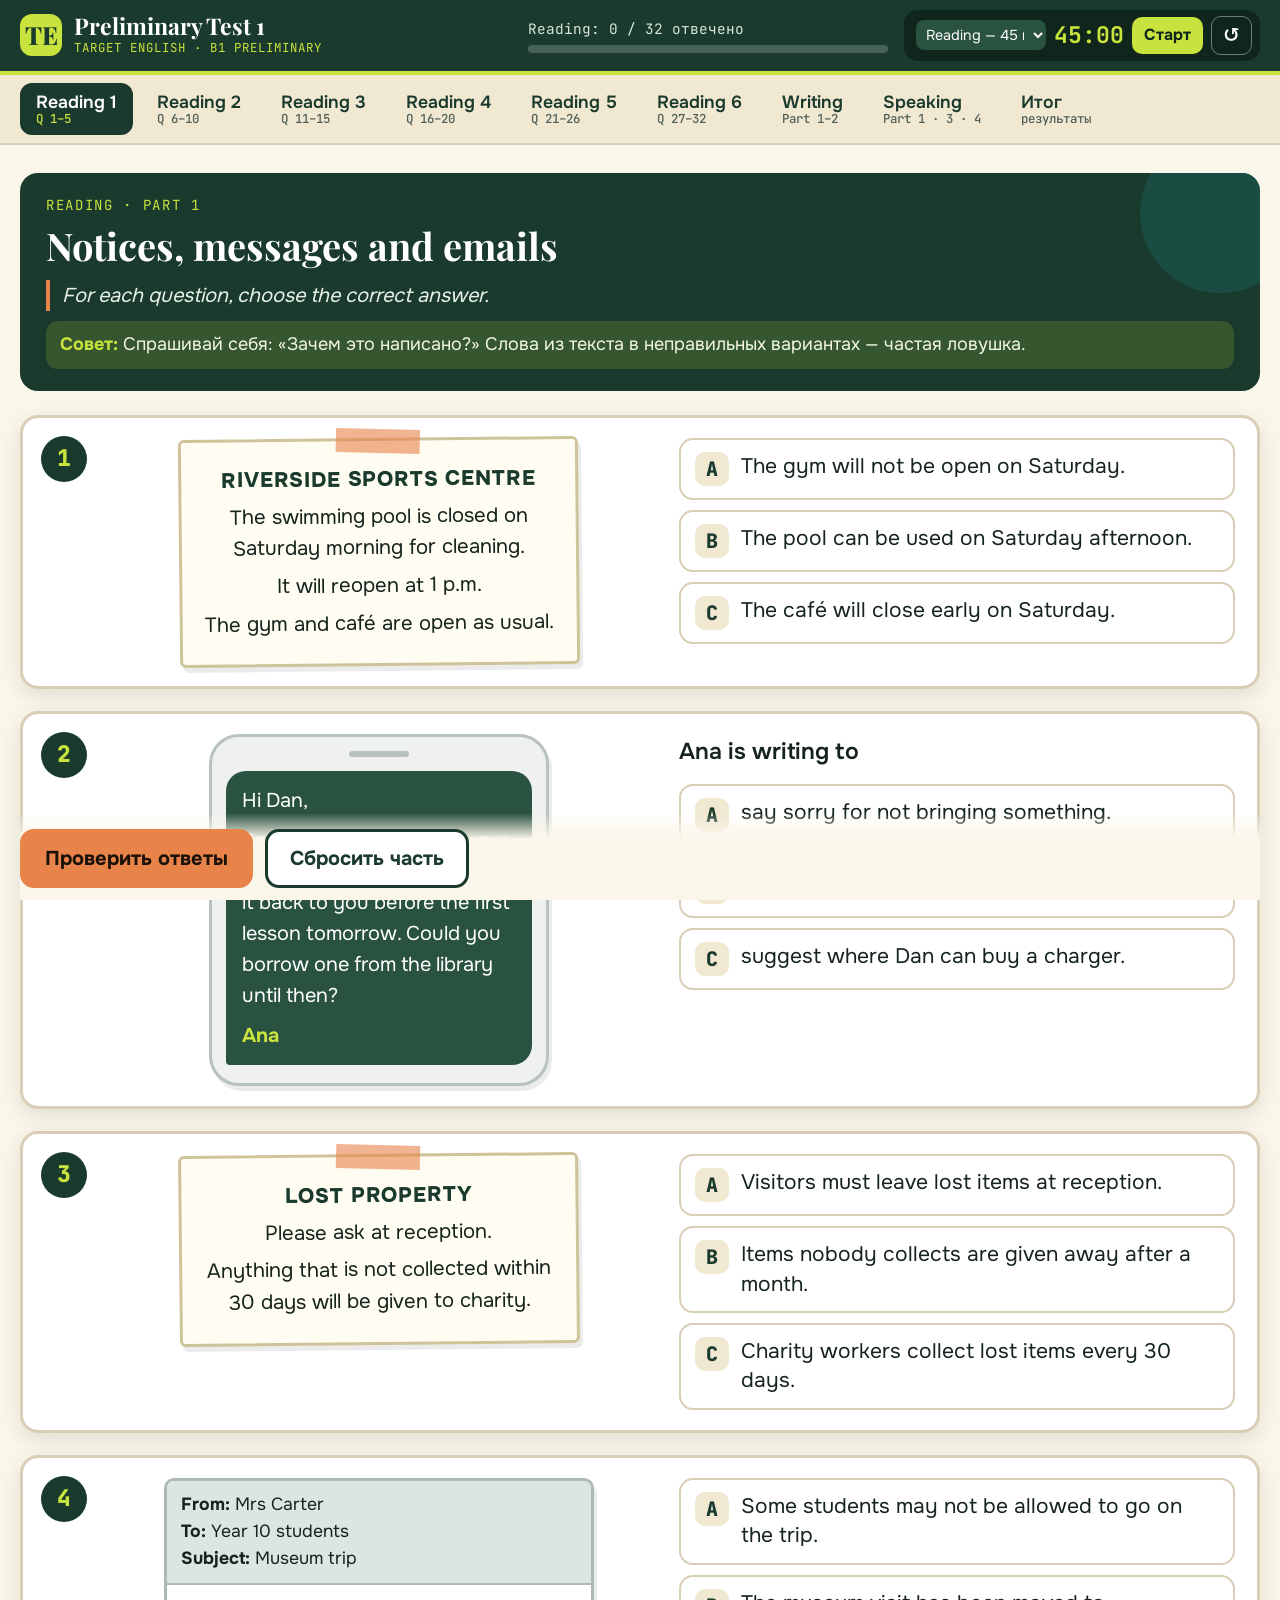
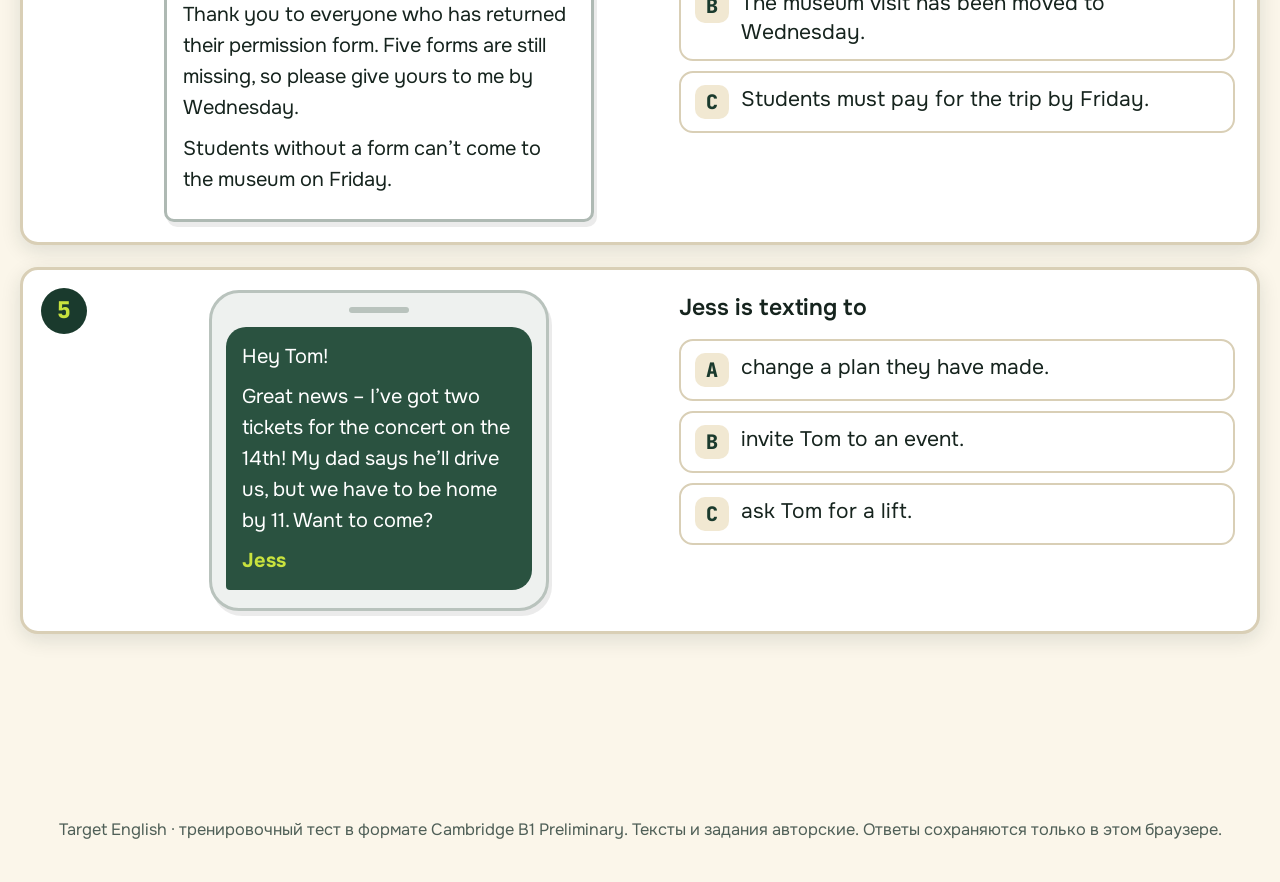
==== test1.html @ ce18d6b6 "Add files via upload" ====
<!doctype html>
<html lang="ru">
<head>
<meta charset="utf-8">
<meta name="viewport" content="width=device-width,initial-scale=1">
<title>Preliminary Test 1 — Target English</title>
<meta name="description" content="Тренировочный тест B1 Preliminary (PET): Reading, Writing, Speaking.">
<link rel="icon" href="data:image/svg+xml,%3Csvg xmlns='http://www.w3.org/2000/svg' viewBox='0 0 64 64'%3E%3Crect width='64' height='64' rx='14' fill='%231A3A2D'/%3E%3Ctext x='32' y='43' font-size='30' font-family='Georgia' font-weight='800' text-anchor='middle' fill='%23C8E23E'%3ETE%3C/text%3E%3C/svg%3E">
<link rel="preconnect" href="https://fonts.googleapis.com">
<link rel="preconnect" href="https://fonts.gstatic.com" crossorigin>
<link href="https://fonts.googleapis.com/css2?family=Onest:wght@400;500;600;700;800&family=Playfair+Display:wght@600;800&family=JetBrains+Mono:wght@500;700;800&display=swap" rel="stylesheet">
<link rel="stylesheet" href="assets/css/style.css">
</head>
<body>
<div id="app"></div>
<noscript><p style="padding:24px;font:20px sans-serif">Для работы теста включите JavaScript в браузере.</p></noscript>
<script src="assets/js/test1-data.js"></script>
<script src="assets/js/engine.js"></script>
</body>
</html>
---- assets/css/style.css ----
/* Target English · PET Training — brand: deep green, orange, lime, cream */
:root{
  --g900:#10261D; --g800:#1A3A2D; --g700:#2A5240; --g600:#1A5C52;
  --or:#E8834A; --or-d:#C9672F; --lime:#C8E23E; --lime-d:#A9C521;
  --cream:#FBF6EA; --sand:#F1E8D2; --paper:#FFFFFF; --ink:#16241E; --mut:#4F5F57;
  --ok:#2F7D32; --okbg:#E3F3D0; --bad:#B3321F; --badbg:#FCE4DD; --line:#D9CFB6;
  --r:18px; --shadow:0 6px 20px rgba(16,38,29,.12);
  --f-body:'Onest',system-ui,-apple-system,'Segoe UI',Roboto,Arial,sans-serif;
  --f-head:'Playfair Display',Georgia,'Times New Roman',serif;
  --f-mono:'JetBrains Mono',ui-monospace,Consolas,monospace;
  --hdr:68px; --nav:56px;
}
*{box-sizing:border-box}
html{font-size:20px;-webkit-text-size-adjust:100%;color-scheme:light;scroll-behavior:smooth}
body{margin:0;background:var(--cream);color:var(--ink);font-family:var(--f-body);line-height:1.55;overflow-x:clip}
h1,h2,h3,h4{font-family:var(--f-head);color:var(--g800);line-height:1.2;margin:0 0 .5em}
h2{font-size:1.9rem} h3{font-size:1.4rem} h4{font-size:1.15rem}
p{margin:0 0 .8em}
button{font:inherit;cursor:pointer}
img{max-width:100%;display:block}
:focus-visible{outline:3px solid var(--or);outline-offset:2px}

/* ---------- header ---------- */
.top{position:sticky;top:0;z-index:50;background:var(--g800);color:#fff;border-bottom:4px solid var(--lime)}
.top-in{max-width:1280px;margin:0 auto;padding:10px 20px;display:flex;align-items:center;gap:16px;min-height:var(--hdr)}
.brand{display:flex;align-items:center;gap:12px;color:#fff;text-decoration:none;min-width:0}
.mark{width:42px;height:42px;border-radius:12px;background:var(--lime);color:var(--g800);display:grid;place-items:center;font-family:var(--f-head);font-weight:800;font-size:1.25rem;flex:none}
.brand b{display:block;font-family:var(--f-head);font-size:1.15rem;line-height:1.1}
.brand small{display:block;font-family:var(--f-mono);font-size:.62rem;letter-spacing:.08em;text-transform:uppercase;color:var(--lime)}
.prog{flex:1;min-width:120px;max-width:360px;margin-left:auto}
.prog span{display:block;font-size:.72rem;color:#D8E6DD;font-family:var(--f-mono)}
.bar-bg{height:8px;background:rgba(255,255,255,.2);border-radius:99px;overflow:hidden;margin-top:4px}
.bar-fg{height:100%;width:0;background:var(--lime);border-radius:99px;transition:width .3s}
.timer{display:flex;align-items:center;gap:8px;background:var(--g900);padding:6px 8px 6px 12px;border-radius:14px}
.timer .tdisp{font-family:var(--f-mono);font-weight:700;font-size:1.15rem;min-width:4.2ch;color:var(--lime)}
.timer.ring .tdisp{color:var(--or);animation:blink .6s steps(2) 6}
@keyframes blink{50%{opacity:.2}}
.timer select{font:inherit;font-size:.72rem;border:0;border-radius:8px;padding:5px 6px;background:var(--g700);color:#fff;max-width:130px}
.tbtn{border:0;border-radius:10px;background:var(--lime);color:var(--g900);font-weight:700;padding:6px 12px;font-size:.8rem}
.tbtn.sec{background:transparent;color:#fff;border:1px solid rgba(255,255,255,.4)}

/* ---------- nav ---------- */
.nav{position:sticky;top:var(--hdr);z-index:40;background:var(--sand);border-bottom:2px solid var(--line)}
.nav-in{max-width:1280px;margin:0 auto;padding:8px 20px;display:flex;gap:8px;overflow-x:auto;scrollbar-width:thin}
.tab{flex:none;border:2px solid transparent;background:transparent;color:var(--g800);padding:7px 14px;border-radius:12px;font-weight:600;font-size:.88rem;line-height:1.15;text-align:left}
.tab small{display:block;font-family:var(--f-mono);font-weight:500;font-size:.62rem;color:var(--mut)}
.tab:hover{background:#fff}
.tab[aria-selected=true]{background:var(--g800);color:#fff;border-color:var(--g800)}
.tab[aria-selected=true] small{color:var(--lime)}
.tab.done::after{content:" ✓";color:var(--ok);font-weight:800}
.tab[aria-selected=true].done::after{color:var(--lime)}

/* ---------- layout ---------- */
main{max-width:1280px;margin:0 auto;padding:28px 20px 60px}
.panel[hidden]{display:none}
.phead{background:var(--g800);color:#fff;border-radius:var(--r);padding:22px 26px;margin-bottom:24px;position:relative;overflow:hidden}
.phead::after{content:"";position:absolute;right:-40px;top:-40px;width:160px;height:160px;border-radius:50%;background:var(--g600);opacity:.55}
.phead>*{position:relative;z-index:1}
.phead h2{color:#fff;margin-bottom:.3em}
.kick{font-family:var(--f-mono);text-transform:uppercase;letter-spacing:.12em;font-size:.7rem;color:var(--lime);margin-bottom:6px}
.rubric{font-style:italic;color:#E6F0E9;border-left:4px solid var(--or);padding-left:12px;margin:10px 0}
.tip{background:rgba(200,226,62,.16);border-radius:12px;padding:10px 14px;margin:10px 0 0;font-size:.9rem;color:#F3F8E4}
.tip b{color:var(--lime)}
.two{display:grid;grid-template-columns:minmax(0,1.05fr) minmax(0,1fr);gap:28px;align-items:start}
.sticky{position:sticky;top:calc(var(--hdr) + var(--nav) + 14px);max-height:calc(100vh - var(--hdr) - var(--nav) - 30px);overflow:auto;padding-right:4px}
.card{background:var(--paper);border:2px solid var(--line);border-radius:var(--r);padding:22px 24px;box-shadow:var(--shadow)}
.article h3{font-size:1.5rem}
.article p{font-size:1.05rem;line-height:1.7}
.article .by{font-style:italic;color:var(--mut)}

/* ---------- questions ---------- */
.qlist{display:grid;gap:22px}
.q{position:relative;background:var(--paper);border:3px solid var(--line);border-radius:var(--r);padding:20px 22px 20px 78px;box-shadow:var(--shadow);transition:border-color .2s,background .2s}
.q.ok{border-color:var(--ok);background:#F6FBEE}
.q.bad{border-color:var(--bad);background:#FFF8F5}
.q.blank{border-color:var(--or)}
.qn{position:absolute;left:18px;top:18px;width:46px;height:46px;border-radius:50%;background:var(--g800);color:var(--lime);display:grid;place-items:center;font-family:var(--f-mono);font-weight:800;font-size:1.15rem}
.q.ok .qn{background:var(--ok);color:#fff}.q.bad .qn{background:var(--bad);color:#fff}
.qbody{display:grid;grid-template-columns:minmax(0,1fr) minmax(0,1fr);gap:22px;align-items:start}
.qbody.solo{grid-template-columns:1fr}
.qtext{font-size:1.15rem;font-weight:600;margin-bottom:.6em}
.opts{display:grid;gap:10px}
.opts.boxes{grid-template-columns:1fr 1fr}
.opt{display:flex;gap:12px;align-items:flex-start;padding:12px 14px;border:2px solid var(--line);border-radius:14px;background:#fff;cursor:pointer;font-size:1.05rem;line-height:1.4;transition:background .15s,border-color .15s}
.opt:hover{border-color:var(--g600);background:#F3F8F4}
.opt input{position:absolute;opacity:0;pointer-events:none}
.ltr{flex:none;width:34px;height:34px;border-radius:10px;background:var(--sand);color:var(--g800);display:grid;place-items:center;font-family:var(--f-mono);font-weight:800;font-size:1rem}
.opt:has(input:checked){border-color:var(--g600);background:#E8F2EC;box-shadow:inset 0 0 0 2px var(--g600)}
.opt:has(input:checked) .ltr{background:var(--g800);color:var(--lime)}
.opt:has(input:focus-visible){outline:3px solid var(--or);outline-offset:2px}
.opt.is-correct{border-color:var(--ok)!important;background:var(--okbg)!important;box-shadow:none!important}
.opt.is-correct .ltr{background:var(--ok)!important;color:#fff!important}
.opt.is-correct::after{content:"✓";margin-left:auto;font-weight:800;color:var(--ok);font-size:1.2rem}
.opt.is-wrong{border-color:var(--bad)!important;background:var(--badbg)!important;box-shadow:none!important}
.opt.is-wrong .ltr{background:var(--bad)!important;color:#fff!important}
.opt.is-wrong::after{content:"✗";margin-left:auto;font-weight:800;color:var(--bad);font-size:1.2rem}
.boxes .opt{border-style:solid;border-width:3px;min-height:130px;font-style:italic}
.why{margin:14px 0 0;padding:10px 14px;border-radius:12px;background:var(--sand);font-size:.92rem;line-height:1.5}
.why[hidden]{display:none}
.q.ok .why{background:var(--okbg)}.q.bad .why{background:var(--badbg)}

/* stimuli (Part 1) */
.stim-wrap{display:flex;justify-content:center}
.notice{position:relative;background:#FFFDF2;border:3px solid #CFC39A;border-radius:6px;padding:26px 20px 18px;width:100%;max-width:400px;text-align:center;box-shadow:3px 5px 0 rgba(0,0,0,.08);transform:rotate(-.6deg)}
.notice .tape{position:absolute;top:-12px;left:50%;width:84px;height:24px;margin-left:-42px;background:rgba(232,131,74,.6);transform:rotate(2deg)}
.notice h4{margin:0 0 .4em;font-family:var(--f-body);font-weight:800;text-transform:uppercase;letter-spacing:.04em;font-size:1.05rem}
.notice p{margin:0 0 .3em;font-size:1.02rem}
.phone{width:100%;max-width:340px;background:#EEF1EF;border:3px solid #B9C3BD;border-radius:30px;padding:26px 14px 18px;box-shadow:3px 5px 0 rgba(0,0,0,.08)}
.phone::before{content:"";display:block;width:60px;height:6px;border-radius:9px;background:#B9C3BD;margin:-12px auto 14px}
.bubble{background:var(--g700);color:#fff;border-radius:20px 20px 20px 4px;padding:14px 16px;font-size:1rem}
.bubble p{margin:0 0 .45em}.bubble .sig{margin:0;font-weight:700;color:var(--lime)}
.mail{width:100%;max-width:430px;border:3px solid #AEB9B3;border-radius:10px;background:#fff;overflow:hidden;box-shadow:3px 5px 0 rgba(0,0,0,.08)}
.mail .mh{background:#DDE5E0;padding:10px 14px;font-size:.88rem;border-bottom:2px solid #AEB9B3}
.mail .mb{padding:14px 16px;font-size:1rem}.mail .mb p{margin:0 0 .5em}

/* Part 2 */
.person-top{display:flex;gap:14px;align-items:flex-start;margin-bottom:12px}
.av{flex:none;width:52px;height:52px;border-radius:50%;display:grid;place-items:center;color:#fff;font-weight:800;font-size:1.3rem;background:var(--g600)}
.chips{display:flex;flex-wrap:wrap;gap:8px}
.chip{position:relative;display:grid;place-items:center;width:46px;height:46px;border-radius:12px;border:2px solid var(--line);background:#fff;font-family:var(--f-mono);font-weight:800;font-size:1.05rem;cursor:pointer;transition:.15s}
.chip input{position:absolute;opacity:0;pointer-events:none}
.chip:hover{border-color:var(--g600)}
.chip:has(input:checked){background:var(--g800);color:var(--lime);border-color:var(--g800)}
.chip:has(input:focus-visible){outline:3px solid var(--or);outline-offset:2px}
.chip.is-correct{background:var(--ok)!important;color:#fff!important;border-color:var(--ok)!important}
.chip.is-wrong{background:var(--bad)!important;color:#fff!important;border-color:var(--bad)!important}
.q.people{padding-left:22px}
.q.people .qn{position:static;flex:none}
.txts{display:grid;gap:14px}
.txt-card{display:flex;gap:14px;background:#fff;border:2px solid var(--line);border-radius:14px;padding:14px 16px}
.txt-card h4{margin:0 0 .2em;font-family:var(--f-body);font-weight:800}
.txt-card p{margin:0;font-size:.98rem;line-height:1.5}
.txt-card .ltr{background:var(--lime);width:40px;height:40px;font-size:1.15rem}

/* gaps (Part 4-6) */
.gap{display:inline;border-radius:8px;padding:1px 8px;background:var(--sand);border:2px dashed var(--g600);font-weight:600;white-space:normal}
.gap .gn{display:inline-block;min-width:1.8em;text-align:center;background:var(--g800);color:var(--lime);border-radius:6px;font-family:var(--f-mono);font-size:.82em;margin-right:4px;padding:0 4px}
.gap.filled{background:#E8F2EC;border-style:solid}
.gap.ok{background:var(--okbg);border-color:var(--ok)}
.gap.bad{background:var(--badbg);border-color:var(--bad)}
.gap .fix{color:var(--bad);font-weight:800;margin-left:6px}
.sentences{display:grid;gap:10px}
.sent{display:flex;gap:12px;padding:12px 14px;background:#fff;border:2px solid var(--line);border-radius:14px;font-size:1.02rem;line-height:1.45;transition:.2s}
.sent.used{opacity:.45;background:var(--sand)}
.sent .ltr{background:var(--lime)}
.gaprows{display:grid;gap:14px;margin-top:22px}
.q.mini{padding:14px 16px 14px 70px}
.q.mini .qn{left:12px;top:12px;width:42px;height:42px;font-size:1rem}
.grow-chips{display:flex;flex-wrap:wrap;gap:8px}
.gapin{font:inherit;font-weight:700;font-size:1em;width:7.5em;border:0;border-bottom:3px solid var(--g600);background:#F0F6F2;border-radius:8px 8px 0 0;padding:2px 8px;color:var(--g800);text-align:center}
.gapin::placeholder{color:#5C7266;font-family:var(--f-mono);font-size:.8em}
.gapin:focus{outline:3px solid var(--or);background:#fff}
.gapin.ok{background:var(--okbg);border-color:var(--ok)}
.gapin.bad{background:var(--badbg);border-color:var(--bad)}
.fixword{display:inline-block;margin-left:6px;font-weight:800;color:var(--bad);font-family:var(--f-mono);font-size:.85em}
.whylist{display:grid;gap:8px;margin-top:18px}
.whylist .why{margin:0}

/* bar & score */
.bar{display:flex;flex-wrap:wrap;align-items:center;gap:12px;margin-top:26px;position:sticky;bottom:0;background:linear-gradient(0deg,var(--cream) 70%,rgba(251,246,234,0));padding:16px 0 12px;z-index:20}
.btn{border:3px solid var(--g800);background:#fff;color:var(--g800);border-radius:14px;padding:11px 22px;font-weight:700;font-size:1rem}
.btn.primary{background:var(--or);border-color:var(--or);color:#1A1208}
.btn.primary:hover{background:var(--or-d);border-color:var(--or-d);color:#fff}
.btn.ghost:hover{background:var(--sand)}
.btn.lime{background:var(--lime);border-color:var(--lime);color:var(--g900)}
.btn.small{padding:6px 14px;font-size:.85rem;border-width:2px;border-radius:10px}
.score{font-family:var(--f-mono);font-weight:800;font-size:1.1rem;padding:8px 16px;border-radius:12px}
.score:empty{display:none}
.score.good{background:var(--okbg);color:var(--ok)}
.score.mid{background:#FFE9D9;color:#9A4310}

/* ---------- writing ---------- */
.subnav{display:flex;flex-wrap:wrap;gap:8px;margin-bottom:20px}
.pill{border:2px solid var(--g800);background:#fff;color:var(--g800);padding:8px 18px;border-radius:99px;font-weight:700;font-size:.92rem}
.pill[aria-selected=true]{background:var(--g800);color:var(--lime)}
.emailbox{border:3px solid var(--g700);border-radius:14px;background:#fff;overflow:hidden;box-shadow:var(--shadow)}
.emailbox .eh{background:var(--g700);color:#fff;padding:12px 18px;font-size:.95rem}
.emailbox .eh b{color:var(--lime)}
.eb{padding:16px 18px}
.erow{display:grid;grid-template-columns:minmax(0,1fr) 170px;gap:16px;align-items:center;margin-bottom:12px}
.erow p{margin:0;font-size:1.05rem}
.note{font-style:italic;font-weight:700;color:#8A3B10;background:#FFE9D9;border:2px solid var(--or);border-radius:12px;padding:8px 12px;font-size:1rem;position:relative}
.note::before{content:"✎ ";}
.adbox{border:3px solid var(--g700);border-radius:12px;overflow:hidden;background:#fff;margin:12px 0}
.adbox .ah{background:var(--g700);color:#fff;padding:8px 16px;font-weight:700}
.adbox .ab{padding:14px 18px;text-align:center}
.adbox .ab h4{font-family:var(--f-body);font-weight:800;font-size:1.4rem;margin:0 0 .4em;color:var(--ink)}
.firstline{font-family:var(--f-head);font-style:italic;font-size:1.3rem;color:var(--g800);background:var(--sand);border-left:6px solid var(--lime);padding:12px 16px;border-radius:8px;margin:10px 0}
.wt{width:100%;min-height:290px;font:inherit;font-size:1.1rem;line-height:1.7;padding:16px 18px;border:3px solid var(--g700);border-radius:14px;background:#fff;color:var(--ink);resize:vertical}
.wt:focus{outline:3px solid var(--or)}
.wcount{display:flex;align-items:center;gap:12px;margin:10px 0;font-family:var(--f-mono);font-weight:700}
.wnum{font-size:1.5rem;color:var(--g800)}
.wtag{padding:4px 12px;border-radius:99px;font-size:.8rem;background:var(--sand)}
.wtag.ok{background:var(--okbg);color:var(--ok)}.wtag.warn{background:#FFE9D9;color:#9A4310}
.chk{display:grid;gap:8px;margin:14px 0}
.chk label{display:flex;gap:12px;align-items:flex-start;padding:10px 14px;background:#fff;border:2px solid var(--line);border-radius:12px;cursor:pointer;font-size:1rem}
.chk input{width:24px;height:24px;accent-color:var(--g600);flex:none;margin-top:2px}
.chk label:has(input:checked){background:var(--okbg);border-color:var(--ok)}
.model{background:#FFFDF2;border:3px dashed var(--or);border-radius:14px;padding:16px 20px;margin-top:14px;font-size:1.05rem;line-height:1.7}
.model[hidden]{display:none}
.model h4{font-family:var(--f-mono);font-size:.8rem;text-transform:uppercase;letter-spacing:.1em;color:#8A3B10}
.row{display:flex;flex-wrap:wrap;gap:12px;align-items:center}

/* ---------- speaking ---------- */
.deck{background:var(--g800);color:#fff;border-radius:24px;padding:34px 34px 28px;position:relative;box-shadow:var(--shadow);min-height:300px;display:flex;flex-direction:column}
.deck .who{align-self:flex-start;background:var(--lime);color:var(--g900);font-weight:800;border-radius:99px;padding:5px 16px;font-size:.9rem}
.deck .cnt{position:absolute;right:26px;top:26px;font-family:var(--f-mono);color:var(--lime);font-size:.95rem}
.deck .bigq{font-family:var(--f-head);font-size:2rem;line-height:1.3;margin:24px 0 18px;color:#fff;flex:1}
.deck .more{background:rgba(255,255,255,.1);border-radius:14px;padding:12px 16px;font-size:1.05rem;margin-bottom:14px}
.deck .more b{color:var(--lime)}
.deck .more[hidden]{display:none}
.deck .row .btn{border-color:var(--lime);background:transparent;color:#fff}
.deck .row .btn.lime{background:var(--lime);color:var(--g900)}
.ideas{display:flex;flex-wrap:wrap;gap:8px;margin-bottom:16px}
.idea{background:rgba(232,131,74,.22);border:2px solid var(--or);color:#FFE3D0;border-radius:99px;padding:4px 14px;font-size:.92rem}
.qall{margin-top:18px}
.qall summary{cursor:pointer;font-weight:700;color:var(--g800);padding:10px 0}
.qall ol{margin:.4em 0;padding-left:1.6em;display:grid;gap:8px}
.photos{display:grid;grid-template-columns:1fr 1fr;gap:26px}
.pcard{background:#fff;border:3px solid var(--line);border-radius:22px;overflow:hidden;box-shadow:var(--shadow);display:flex;flex-direction:column}
.pcard .phead2{display:flex;align-items:center;justify-content:space-between;gap:12px;padding:12px 18px;background:var(--g700);color:#fff}
.pcard .phead2 b{font-size:1.15rem}
.pcard .phead2 span{font-family:var(--f-mono);font-size:.7rem;color:var(--lime);text-transform:uppercase;letter-spacing:.1em}
.pimg{position:relative;cursor:zoom-in;background:var(--g900)}
.pimg img{width:100%;height:auto;aspect-ratio:940/788;object-fit:cover}
.pimg .zoom{position:absolute;right:12px;bottom:12px;background:rgba(16,38,29,.85);color:#fff;border-radius:10px;padding:5px 12px;font-size:.8rem}
.pbody{padding:16px 20px 20px}
.pbody .tl{font-weight:700;margin:0 0 6px}
.pbody ul{margin:0 0 12px;padding-left:1.3em}
.pbody li{margin-bottom:4px;font-size:1.05rem}
.ask{background:var(--sand);border-radius:12px;padding:10px 14px;margin:12px 0;font-size:.98rem}
.ask b{color:var(--g800)}
.mt{display:flex;align-items:center;gap:10px;background:var(--g900);color:#fff;border-radius:14px;padding:8px 12px;margin:10px 0}
.mt .tdisp{font-family:var(--f-mono);font-weight:800;font-size:1.5rem;min-width:3.6ch;color:var(--lime)}
.mt.low .tdisp{color:var(--or)}
.mt.end{background:var(--bad)}
.mt .tbtn.sec{border-color:rgba(255,255,255,.5)}
.lang{display:grid;grid-template-columns:repeat(auto-fit,minmax(300px,1fr));gap:20px}
.lang .card h4{display:flex;gap:8px;align-items:center}
.lang ul{margin:0;padding-left:1.2em}
.lang li{margin-bottom:6px;font-size:1rem}
.lang em{color:#8A3B10;font-style:normal;font-weight:700}
.selft{width:100%;border-collapse:collapse;background:#fff;border-radius:14px;overflow:hidden;box-shadow:var(--shadow)}
.selft th,.selft td{padding:10px 12px;border-bottom:2px solid var(--line);text-align:center;font-size:.95rem}
.selft th:first-child,.selft td:first-child{text-align:left}
.selft thead th{background:var(--g800);color:#fff}
.rate{display:flex;gap:4px;justify-content:center}
.rate label{position:relative;width:34px;height:34px;display:grid;place-items:center;border:2px solid var(--line);border-radius:9px;cursor:pointer;font-family:var(--f-mono);font-weight:800}
.rate input{position:absolute;opacity:0}
.rate label:has(input:checked){background:var(--g800);color:var(--lime);border-color:var(--g800)}
.rate label:has(input:focus-visible){outline:3px solid var(--or)}
.note-sm{font-size:.88rem;color:var(--mut)}

/* ---------- results ---------- */
.rtable{width:100%;border-collapse:collapse;background:#fff;border-radius:16px;overflow:hidden;box-shadow:var(--shadow);margin:14px 0 22px}
.rtable th,.rtable td{padding:12px 16px;border-bottom:2px solid var(--line);text-align:left}
.rtable th{background:var(--g800);color:#fff;font-family:var(--f-mono);font-size:.75rem;text-transform:uppercase;letter-spacing:.08em}
.rtable td.n{font-family:var(--f-mono);font-weight:800}
.meter{height:10px;background:var(--sand);border-radius:99px;overflow:hidden;min-width:120px}
.meter i{display:block;height:100%;background:var(--lime-d);border-radius:99px}
.namein{font:inherit;font-size:1.05rem;padding:10px 14px;border:3px solid var(--g700);border-radius:12px;min-width:240px}
.verdict{background:var(--lime);color:var(--g900);font-weight:700;border-radius:14px;padding:14px 18px;margin:12px 0}

/* lightbox */
.lb{position:fixed;inset:0;background:rgba(10,24,18,.92);z-index:100;display:grid;place-items:center;padding:20px;cursor:zoom-out}
.lb img{max-height:92vh;max-width:96vw;border-radius:12px}
.lb[hidden]{display:none}

footer{max-width:1280px;margin:0 auto;padding:10px 20px 40px;color:var(--mut);font-size:.82rem;text-align:center}

/* ---------- responsive ---------- */
@media (max-width:1000px){
  .two{grid-template-columns:1fr}
  .sticky{position:static;max-height:none;overflow:visible}
  .qbody{grid-template-columns:1fr}
  .photos{grid-template-columns:1fr}
  .opts.boxes{grid-template-columns:1fr}
  .reverse-m{order:-1}
}
@media (max-width:720px){
  html{font-size:18px}
  :root{--hdr:auto}
  .top-in{flex-wrap:wrap;padding:8px 12px;gap:8px}
  .prog{order:3;flex-basis:100%;max-width:none}
  .nav{top:0;position:relative}
  main{padding:18px 12px 50px}
  .q{padding:16px 14px 16px 14px;padding-top:66px}
  .qn{left:14px;top:12px;width:42px;height:42px}
  .q.mini{padding-top:62px}
  .q.people{padding-top:16px}
  .erow{grid-template-columns:1fr}
  .deck{padding:24px 20px}
  .deck .bigq{font-size:1.5rem}
  .phead{padding:18px}
  .timer select{display:none}
  .sticky{margin-bottom:18px}
  .bar{position:static;background:none}
}
@media print{.top,.nav,.bar,.timer{display:none}}
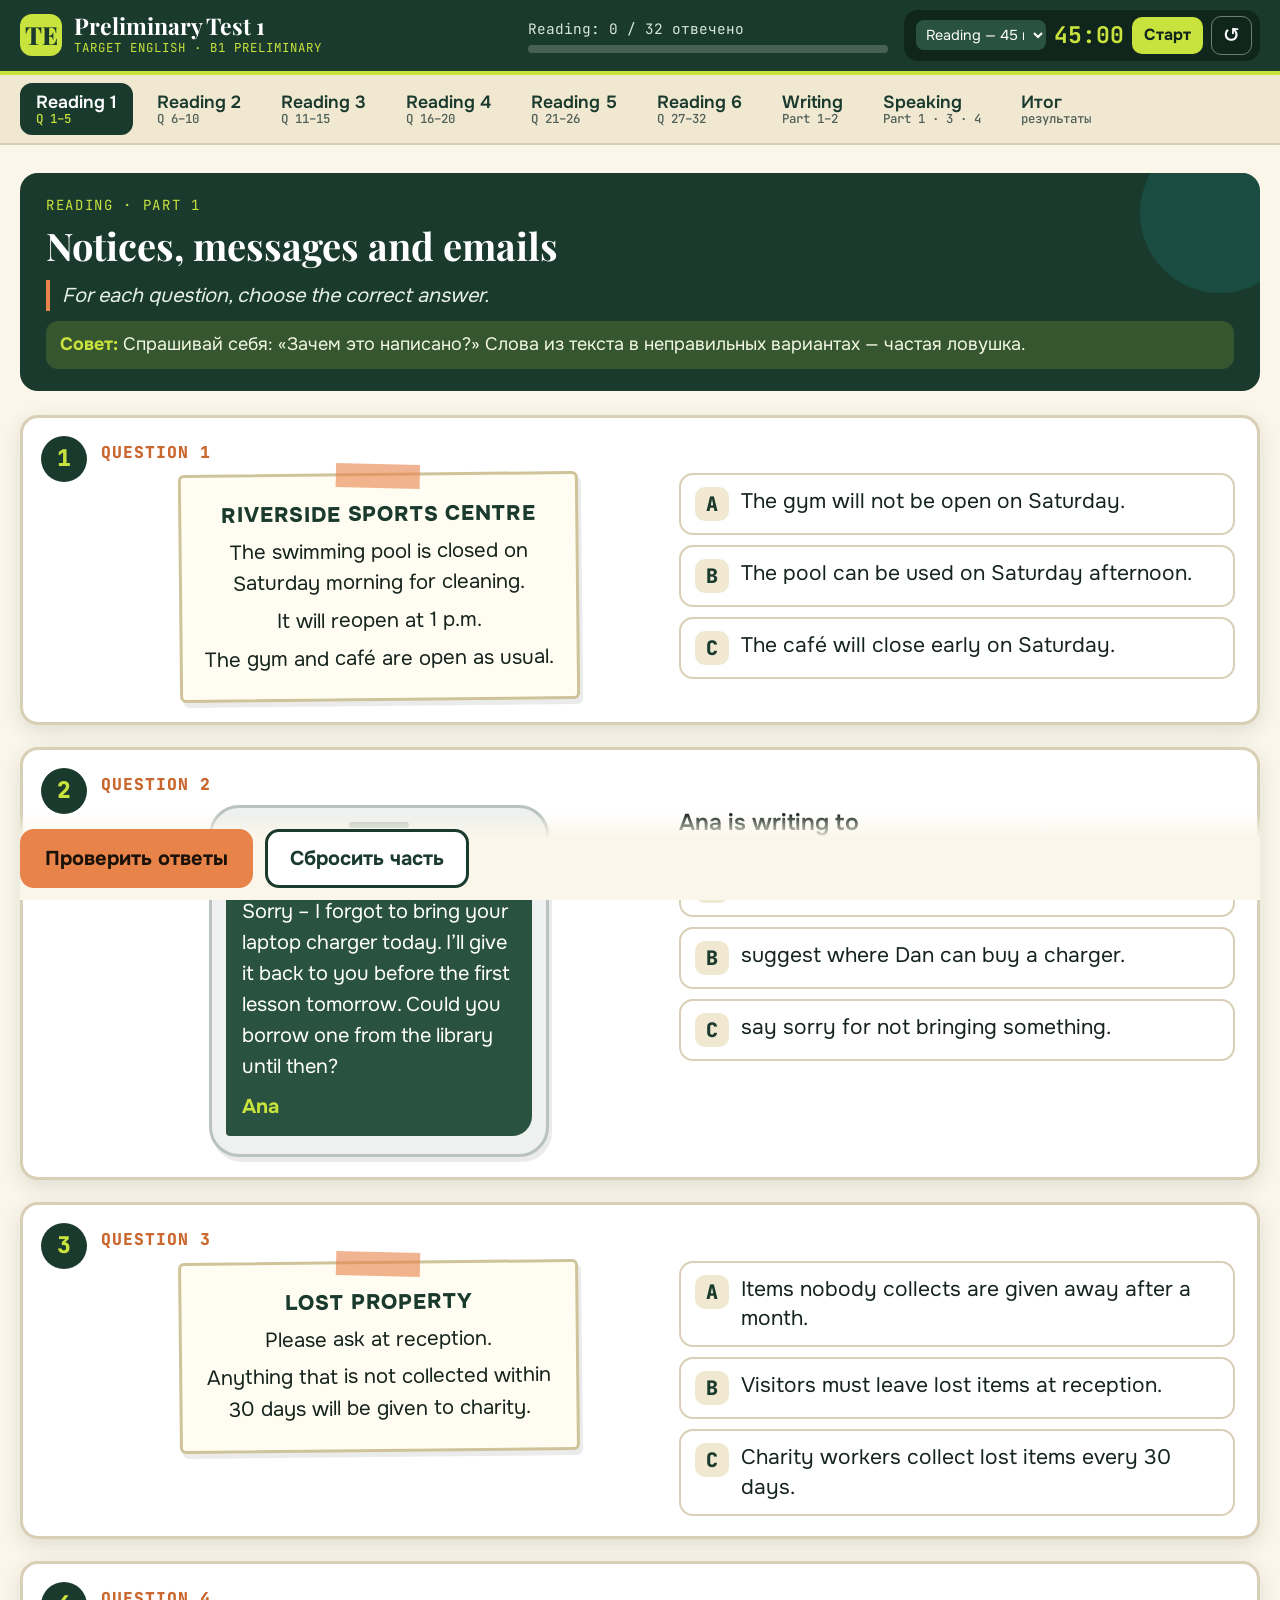
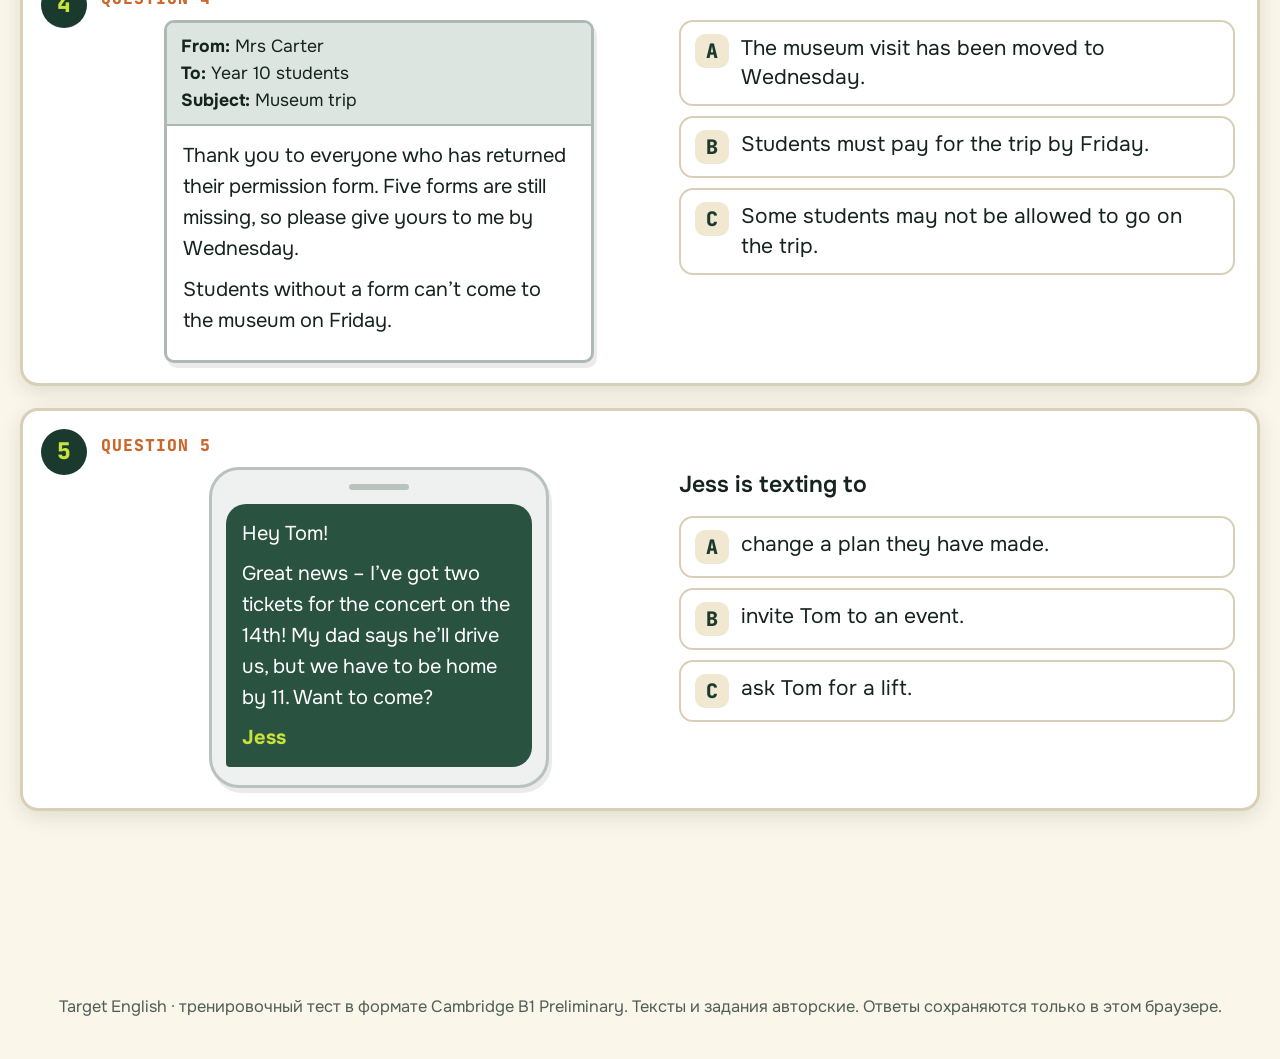
==== commit 4681c143: "Add files via upload" ====
--- a/test1.html
+++ b/test1.html
@@ -15,6 +15,7 @@
 <div id="app"></div>
 <noscript><p style="padding:24px;font:20px sans-serif">Для работы теста включите JavaScript в браузере.</p></noscript>
 <script src="assets/js/test1-data.js"></script>
+<script src="assets/js/images.js"></script>
 <script src="assets/js/engine.js"></script>
 </body>
 </html>
--- a/assets/css/style.css
+++ b/assets/css/style.css
@@ -297,3 +297,64 @@
   .bar{position:static;background:none}
 }
 @media print{.top,.nav,.bar,.timer{display:none}}
+
+/* ---------- v2 additions ---------- */
+/* selection fallback without :has() */
+.opt.sel{border-color:var(--g600);background:#E8F2EC;box-shadow:inset 0 0 0 2px var(--g600)}
+.opt.sel .ltr{background:var(--g800);color:var(--lime)}
+.chip.sel{background:var(--g800);color:var(--lime);border-color:var(--g800)}
+.rate label.sel{background:var(--g800);color:var(--lime)}
+.opt.sel.is-correct{box-shadow:none}
+.chip.sel.is-correct{background:var(--ok);color:#fff;border-color:var(--ok)}
+.chip.sel.is-wrong{background:var(--bad);color:#fff;border-color:var(--bad)}
+.opt.sel.is-wrong{background:var(--badbg);border-color:var(--bad);box-shadow:none}
+.opt.sel.is-wrong .ltr{background:var(--bad);color:#fff}
+.opt.sel.is-correct .ltr{background:var(--ok);color:#fff}
+.opt.sel.is-correct{background:var(--okbg);border-color:var(--ok)}
+
+/* question numbers */
+.qlab{font-family:var(--f-mono);font-weight:800;text-transform:uppercase;letter-spacing:.06em;font-size:.82rem;color:var(--or-d);margin:0 0 8px}
+.q.mini .qlab{margin:0 0 10px}
+.person-top .qlab{margin-bottom:2px;font-size:.9rem}
+.q:not(.people):not(.mini) > .qlab{margin-top:2px}
+.gwrap{display:inline-flex;align-items:center;gap:0;vertical-align:baseline;margin:0 2px;white-space:nowrap}
+.gbadge{display:inline-grid;place-items:center;min-width:2em;height:1.8em;padding:0 .3em;border-radius:8px 0 0 8px;background:var(--g800);color:var(--lime);font-family:var(--f-mono);font-weight:800;font-size:.82em}
+.gwrap .gapin{border-radius:0 8px 8px 0;border:2px solid var(--g800);border-left:0;width:7.5em;height:1.8em;padding:0 8px}
+.gwrap .gapin.ok{border-color:var(--ok)}.gwrap .gapin.bad{border-color:var(--bad)}
+.bq-wrap{display:block}
+.bqn{display:block;font-family:var(--f-mono);font-size:.8rem;letter-spacing:.12em;text-transform:uppercase;color:var(--lime);margin-bottom:8px}
+.btn.armed{background:var(--bad);border-color:var(--bad);color:#fff}
+
+/* Speaking Part 3 collaborative task */
+.cscen{background:var(--g800);color:#fff;border-radius:22px;padding:22px 28px;margin-bottom:20px;box-shadow:var(--shadow);position:relative;overflow:hidden}
+.cscen::after{content:"";position:absolute;right:-50px;top:-50px;width:170px;height:170px;border-radius:50%;background:var(--g600);opacity:.5}
+.cscen>*{position:relative;z-index:1}
+.ckick{font-family:var(--f-mono);font-size:.74rem;text-transform:uppercase;letter-spacing:.12em;color:var(--lime);margin-bottom:6px}
+.cbig{font-family:var(--f-head);font-size:1.6rem;line-height:1.3;margin:0}
+.examiner .cbig{font-size:1.25rem;color:var(--g800)}
+.cgrid{display:grid;grid-template-columns:repeat(auto-fit,minmax(180px,1fr));gap:16px;margin-bottom:22px}
+.copt{position:relative;background:#fff;border:3px solid var(--line);border-radius:20px;padding:20px 12px 16px;text-align:center;box-shadow:var(--shadow);display:flex;flex-direction:column;gap:8px;align-items:center}
+.cnum{position:absolute;left:10px;top:10px;width:30px;height:30px;border-radius:50%;background:var(--g800);color:var(--lime);display:grid;place-items:center;font-family:var(--f-mono);font-weight:800;font-size:.9rem}
+.cico{font-size:3.2rem;line-height:1.1}
+.clabel{font-weight:800;font-size:1.1rem;color:var(--g800)}
+.cols2{display:grid;grid-template-columns:1fr 1fr;gap:22px;align-items:start}
+.examiner{background:#fff;border:3px solid var(--line);border-radius:18px;padding:18px 20px;margin-bottom:18px;box-shadow:var(--shadow)}
+.examiner h4{font-family:var(--f-mono);font-size:.76rem;text-transform:uppercase;letter-spacing:.1em;color:#8A3B10}
+.examiner p{font-size:1.05rem}
+.examiner.s2{border-color:var(--or)}
+.examiner ol{margin:0;padding-left:1.4em;display:grid;gap:8px;font-size:1.05rem}
+.ideas.dark{margin:0}
+.idea2{background:var(--sand);border:2px solid var(--line);border-radius:99px;padding:4px 14px;font-size:.95rem}
+.pimg.nophoto{cursor:default}
+.noph{padding:60px 24px;color:#fff;text-align:center;font-size:1.1rem}
+@media (max-width:1000px){.cols2{grid-template-columns:1fr}.cbig{font-size:1.35rem}}
+@media (max-width:720px){.cgrid{grid-template-columns:1fr 1fr}.cico{font-size:2.6rem}}
+@media (max-width:720px){
+  .selft,.selft tbody,.selft tr,.selft td{display:block;width:100%}
+  .selft thead{display:none}
+  .selft tr{padding:12px 14px;border-bottom:2px solid var(--line)}
+  .selft td{border:0;padding:4px 0;text-align:left}
+  .selft td:first-child{font-weight:700;padding-bottom:6px}
+  .selft td[data-label]{display:flex;align-items:center;justify-content:space-between;gap:10px}
+  .selft td[data-label]::before{content:attr(data-label);font-weight:600;min-width:6.5em}
+}
